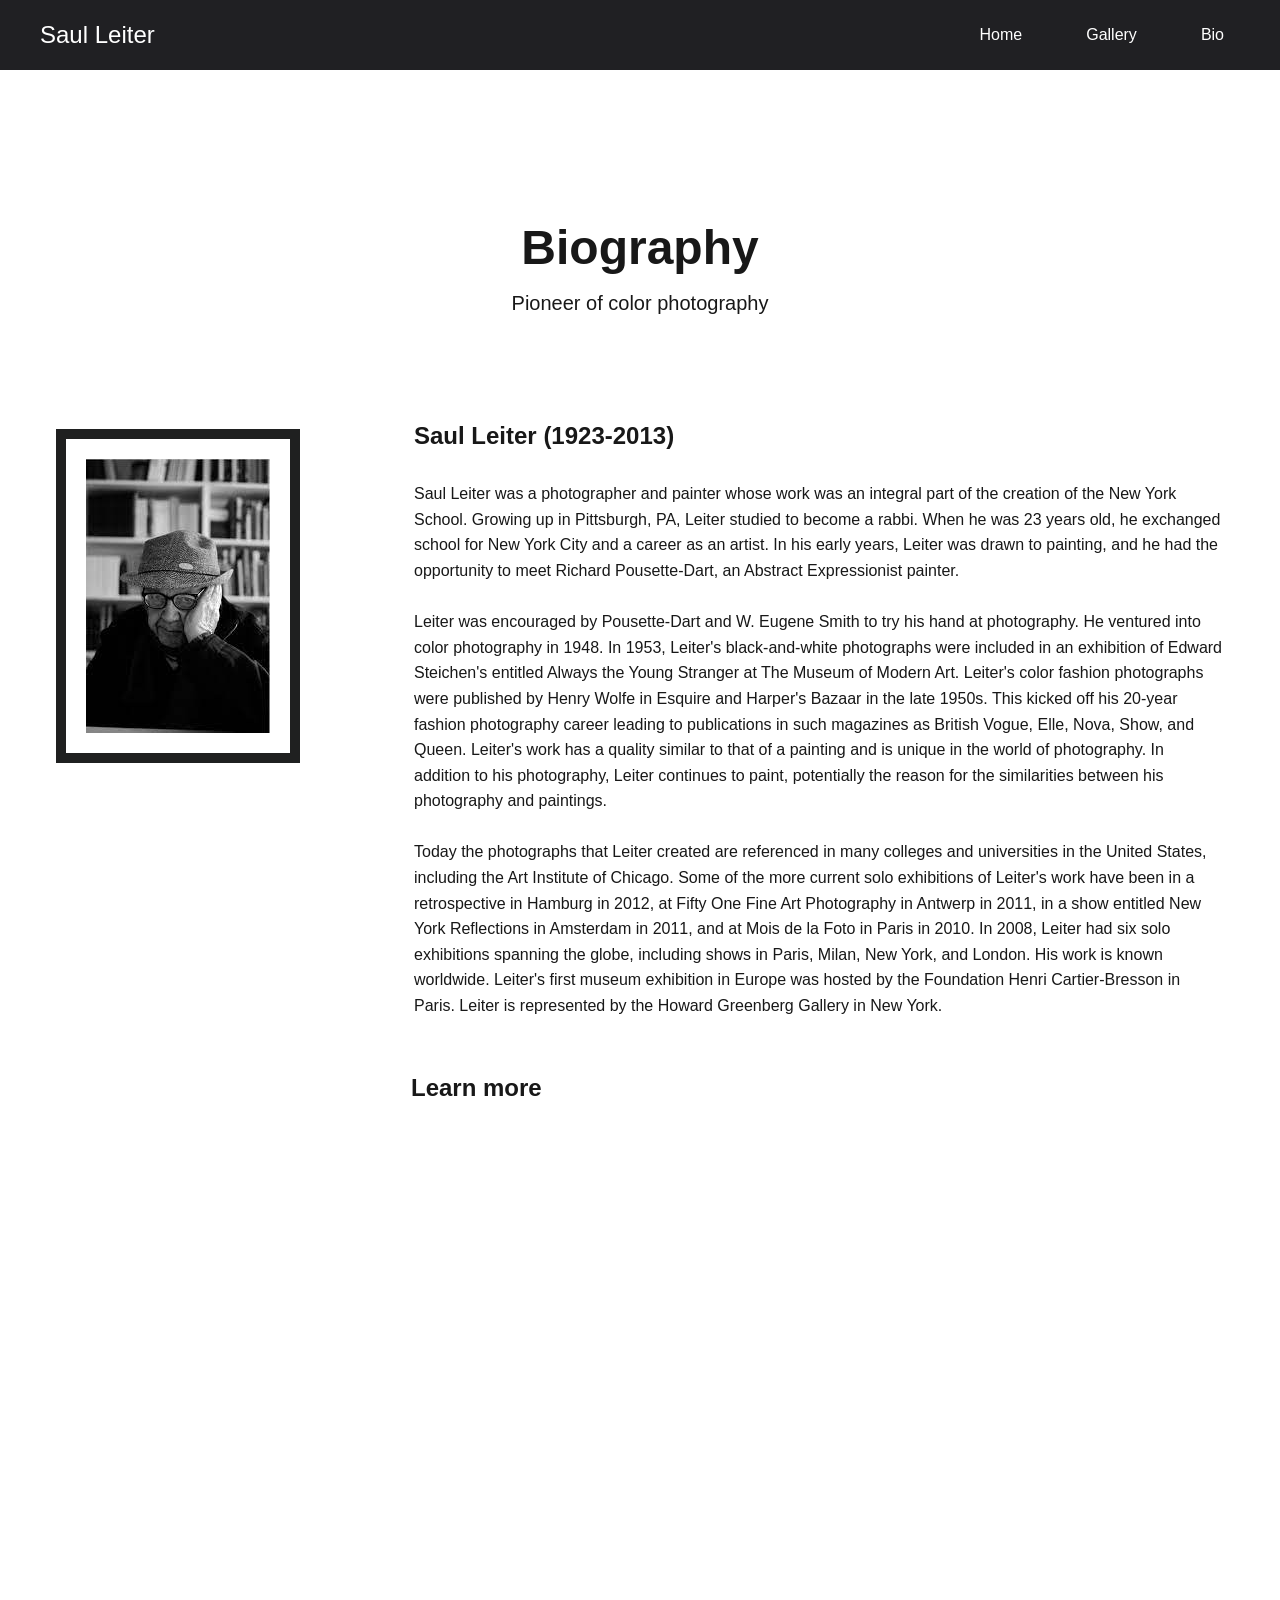
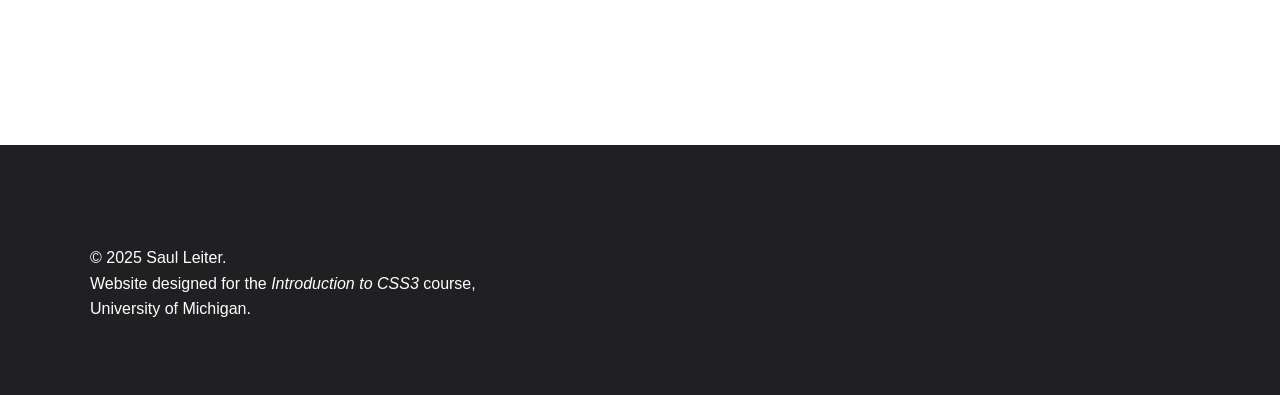
==== bio.html @ a6c8ea18 "Add files via upload" ====
<!DOCTYPE html>
<html lang="es">
<head>
    <meta charset="UTF-8">
    <meta name="viewport" content="width=device-width, initial-scale=1.0">
    <title>Saul Leiter</title>
    <link rel="stylesheet" href="css/stylesheet.css">
</head>
<body>
    <a href="#main-content" class="skip-to-main">Skip to main content</a>
    
    <header>
        <nav>
            <a href="index.html" class="logo">Saul Leiter</a>
            <ul class="nav-links">
                <li><a href="index.html">Home</a></li>
                <li><a href="gallery.html">Gallery</a></li>
                <li><a href="bio.html">Bio</a></li>
            </ul>
        </nav>
    </header>

    <main id="main-content">
        <section class="hero">
            <h1>Biography</h1>
            <p>Pioneer of color photography</p>
        </section>

        <section class="bio">
            <img src="img/portrait2.jpg" alt="Saul Leiter">
            <div>
                <h2>Saul Leiter (1923-2013)</h2><br>
                <p>Saul Leiter was a photographer and painter whose work was an integral part of the creation of the New York School. Growing up in Pittsburgh, PA, Leiter studied to become a rabbi. When he was 23 years old, he exchanged school for New York City and a career as an artist. In his early years, Leiter was drawn to painting, and he had the opportunity to meet Richard Pousette-Dart, an Abstract Expressionist painter.

                    <br><br>Leiter was encouraged by Pousette-Dart and W. Eugene Smith to try his hand at photography. He ventured into color photography in 1948. In 1953, Leiter's black-and-white photographs were included in an exhibition of Edward Steichen's entitled Always the Young Stranger at The Museum of Modern Art. Leiter's color fashion photographs were published by Henry Wolfe in Esquire and Harper's Bazaar in the late 1950s. This kicked off his 20-year fashion photography career leading to publications in such magazines as British Vogue, Elle, Nova, Show, and Queen. Leiter's work has a quality similar to that of a painting and is unique in the world of photography. In addition to his photography, Leiter continues to paint, potentially the reason for the similarities between his photography and paintings.
                    
                    <br><br>Today the photographs that Leiter created are referenced in many colleges and universities in the United States, including the Art Institute of Chicago. Some of the more current solo exhibitions of Leiter's work have been in a retrospective in Hamburg in 2012, at Fifty One Fine Art Photography in Antwerp in 2011, in a show entitled New York Reflections in Amsterdam in 2011, and at Mois de la Foto in Paris in 2010. In 2008, Leiter had six solo exhibitions spanning the globe, including shows in Paris, Milan, New York, and London. His work is known worldwide. Leiter's first museum exhibition in Europe was hosted by the Foundation Henri Cartier-Bresson in Paris. Leiter is represented by the Howard Greenberg Gallery in New York.</p>
                </div>
        </section>
        <section class="video">
            <div>
                <h2>Learn more</h2> <br>
                <iframe width="700" height="455" src="https://www.youtube.com/embed/DN890ANEiRs?si=rRZsGsJBH1SgQcax" frameborder="0" allow="accelerometer; autoplay; clipboard-write; encrypted-media; gyroscope; picture-in-picture; web-share" referrerpolicy="strict-origin-when-cross-origin" allowfullscreen></iframe>
            </div>
        </section>
    </main>

    <footer>
        <p>&copy; 2025 Saul Leiter. </p>
        <p>Website designed for the <i>Introduction to CSS3</i> course, <br> University of Michigan.</p>
    </footer>
</body>
</html>
---- css/stylesheet.css ----
* {
    margin: 0;
    padding: 0;
    box-sizing: border-box;
}

body {
    font-family: 'Segoe UI', Tahoma, Geneva, Verdana, sans-serif;
    line-height: 1.6;
    color: #181818;
}

.skip-to-main {
    position: absolute;
    left: -9999px;
    top: auto;
    width: 1px;
    height: 1px;
    overflow: hidden;
    text-decoration: none;
    background: #00595a;
    color: white;
    padding: 1rem;
    z-index: 9999;
    transition: transform 0.3s;
}

.skip-to-main:focus {
    left: 0;
    width: auto;
    height: auto;
    transform: translateY(25px);
}

header {
    background: #202023;
    padding: 1rem;
    position: sticky;
    top: 0;
    z-index: 100;
}

nav {
    display: flex;
    justify-content: space-between;
    align-items: center;
    max-width: 1200px;
    margin: 0 auto;
}

nav .logo {
    color: rgb(255, 255, 255);
    font-size: 1.5rem;
    text-decoration: none;
}

.nav-links {
    display: flex;
    gap: 2rem;
    list-style: none;
}

.nav-links a {
    color: white;
    text-decoration: none;
    padding: 0.5rem 1rem;
    border-radius: 4px;
    transition: background-color 0.3s;
}

.nav-links a:hover {
    background-color: #09535b;
    transform: translateY(-2px);
}

main {
    max-width: 1200px;
    margin: 2rem auto;
    padding: 0 1rem;
}

h1 {
    font-size: 48px;
    font-weight: 700;
}

p {
    font-size: 16px;
}

.hero p {
    font-size: 20px;
}

.hero {
    text-align: center;
    margin: 100px 0 50px 0;
    padding: 40px 0 48px;
}


.hero-image {
    width: 50%;
    border-radius: 5px;
    border: 10px solid black;
    margin: 48px 0 20px;
}

.galleryhero {
    display: grid;
    grid-template-columns: repeat(auto-fit, minmax(300px, 1fr));
    gap: 2rem;
    margin-bottom: 3rem;
}

.galleryhero img {
    width: 100%;
    height: 400px;
    object-fit: cover;
    border: 10px solid #141719;
    padding: 14px;
    transition: transform 0.3s ease;
}


.gallery {
    display: grid;
    grid-template-columns: 50% 50%;
    gap: 50px;
    margin-bottom: 100px;
}

.gallery img {
    width: 100%;
    height: 400px;
    object-fit: contain;
    border: 12px solid #000000;
    padding: 20px;
    transition: transform 0.3s ease;
}

.gallery img:hover {
    transform: scale(1.05);
}

.gallery img:nth-child(odd) {
    border-radius: 20px;
    background-color: #181818;
}

.bio {
    display: flex;
    gap: 90px;
    align-items: start;
    margin-bottom: 50px;
    margin-top: 40px;
}

.bio img {
    width: 300px;
    border: 10px solid #1f2020;
    padding: 20px;
    margin-top: 12px;
    margin-right: 24px;
}

.video
{
    display: flex;
    align-items: center;
    margin-top: 12px;
    margin-left: 355px;
    margin-bottom: 150px;
}

footer {
    background: #202023;
    color: white;
    text-align: left;
    padding: 100px 0 150px 90px;
    margin-top: 2rem;
    height: 200px;
}

.featured-works {
    margin-bottom: 150px;
}

.featured-works h2 {
    font-size: 32px;
    margin-bottom: 30px;
}

.featured-bttn {
    text-align: center; 
    margin-top: 2rem;

}

.featured-bttn a {
    width: 200px;    
    background-color:#202023;
    border-radius: 10px;
    color: white;
    padding: 15px 32px;
    text-align: center;
    text-decoration: none;
    display: inline-block;
    font-size: 18px;
    text-decoration: none;
    margin: 50px 0 0 0;
    }

.featured-bttn a:hover {
        width: 200px;    
        background-color:#09535b;
        transform: scale(1.05);
        transition: background-color 0.3s;
    }
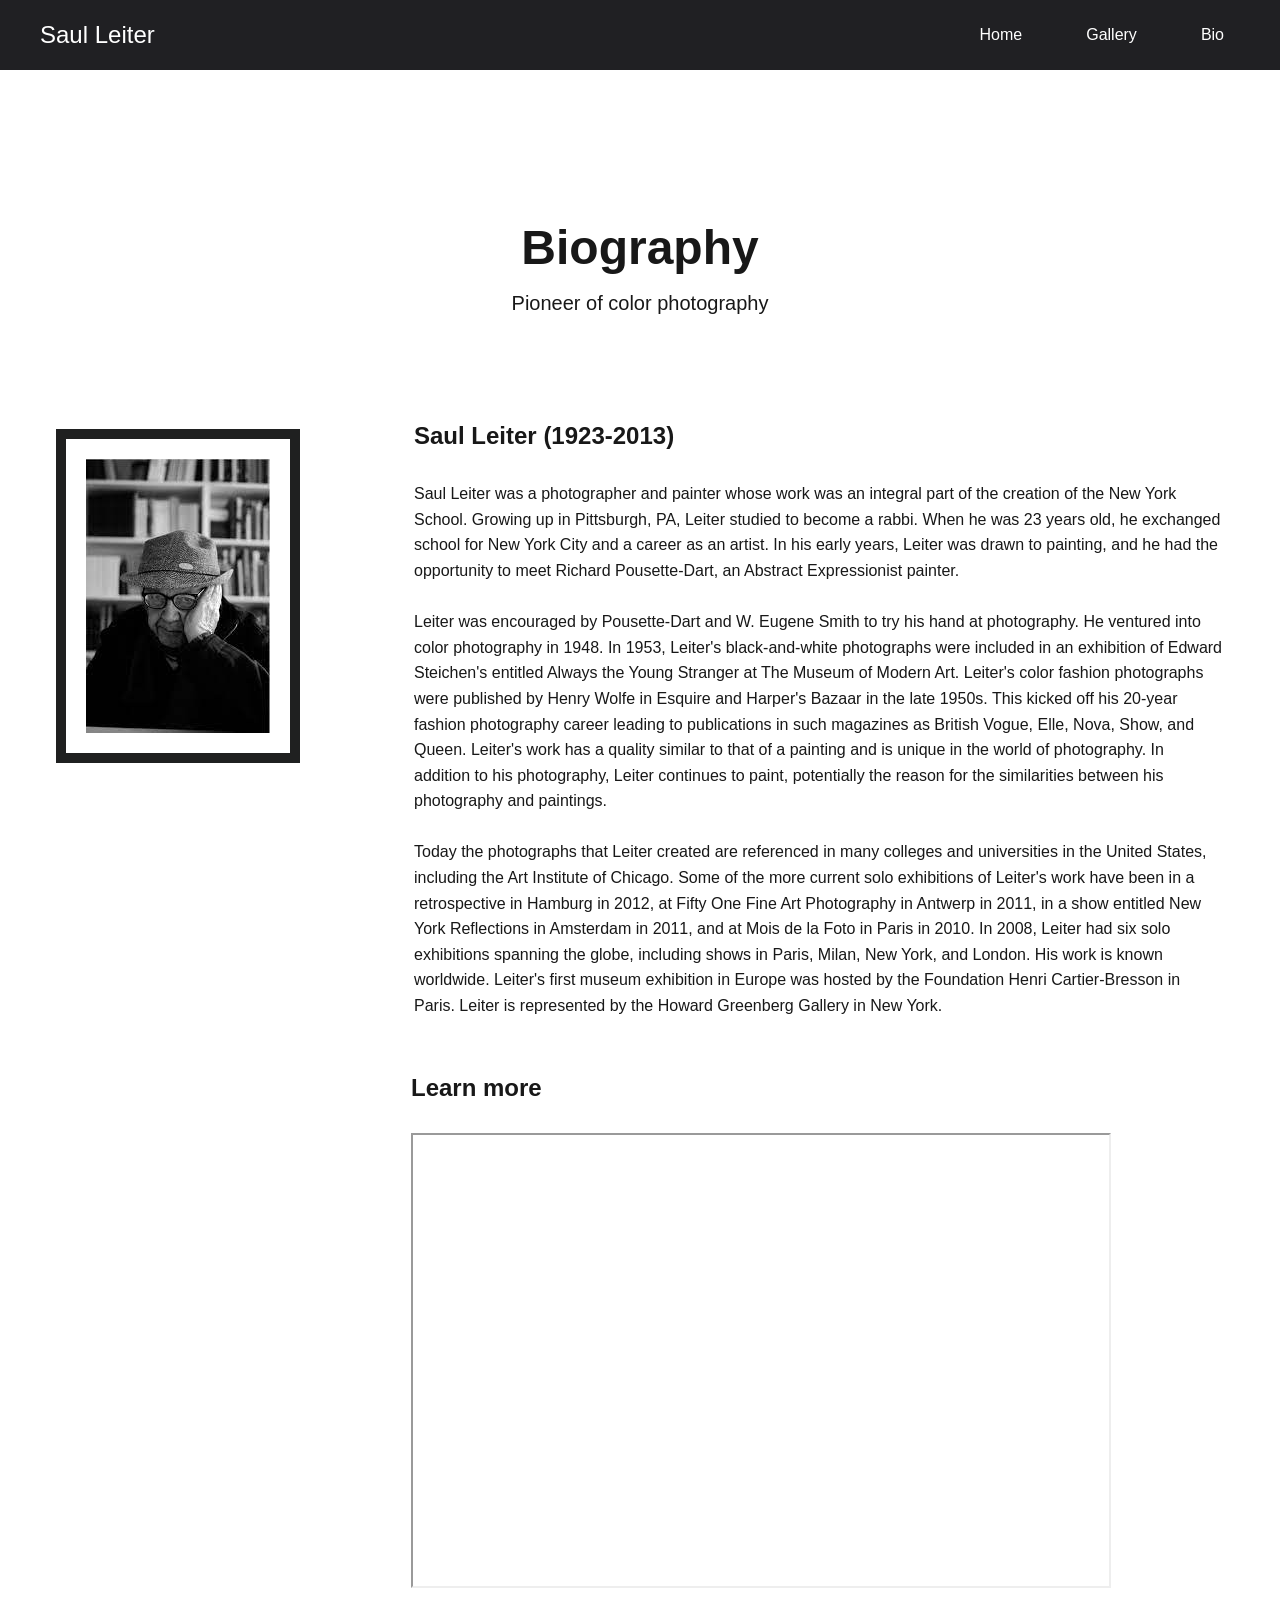
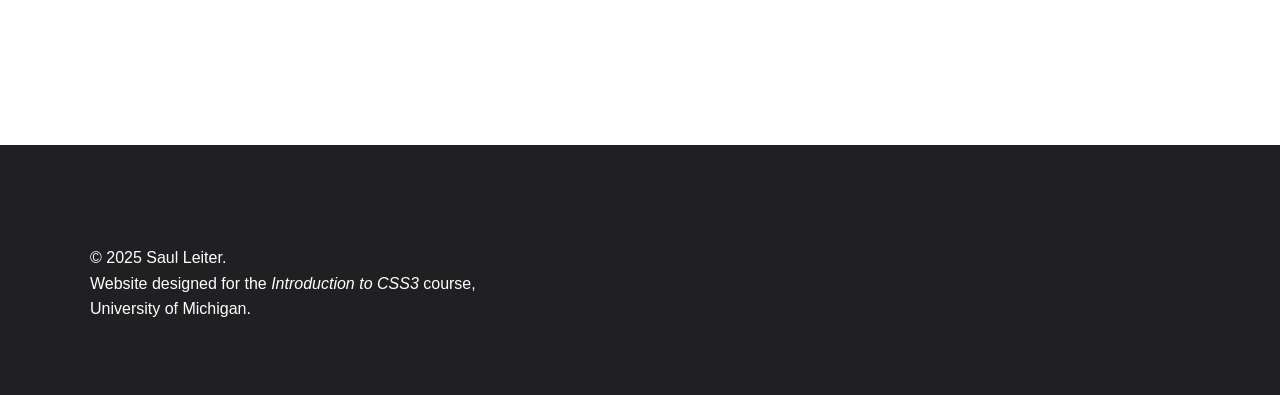
==== commit a617cac1: "Update bio.html" ====
--- a/bio.html
+++ b/bio.html
@@ -1,5 +1,5 @@
 <!DOCTYPE html>
-<html lang="es">
+<html lang="en">
 <head>
     <meta charset="UTF-8">
     <meta name="viewport" content="width=device-width, initial-scale=1.0">
@@ -40,7 +40,7 @@
         <section class="video">
             <div>
                 <h2>Learn more</h2> <br>
-                <iframe width="700" height="455" src="https://www.youtube.com/embed/DN890ANEiRs?si=rRZsGsJBH1SgQcax" frameborder="0" allow="accelerometer; autoplay; clipboard-write; encrypted-media; gyroscope; picture-in-picture; web-share" referrerpolicy="strict-origin-when-cross-origin" allowfullscreen></iframe>
+                <iframe width="700" height="455" src="https://www.youtube.com/embed/DN890ANEiRs?si=rRZsGsJBH1SgQcax" allow="accelerometer; autoplay; clipboard-write; encrypted-media; gyroscope; picture-in-picture; web-share" referrerpolicy="strict-origin-when-cross-origin" allowfullscreen></iframe>
             </div>
         </section>
     </main>
@@ -50,4 +50,4 @@
         <p>Website designed for the <i>Introduction to CSS3</i> course, <br> University of Michigan.</p>
     </footer>
 </body>
-</html>+</html>
